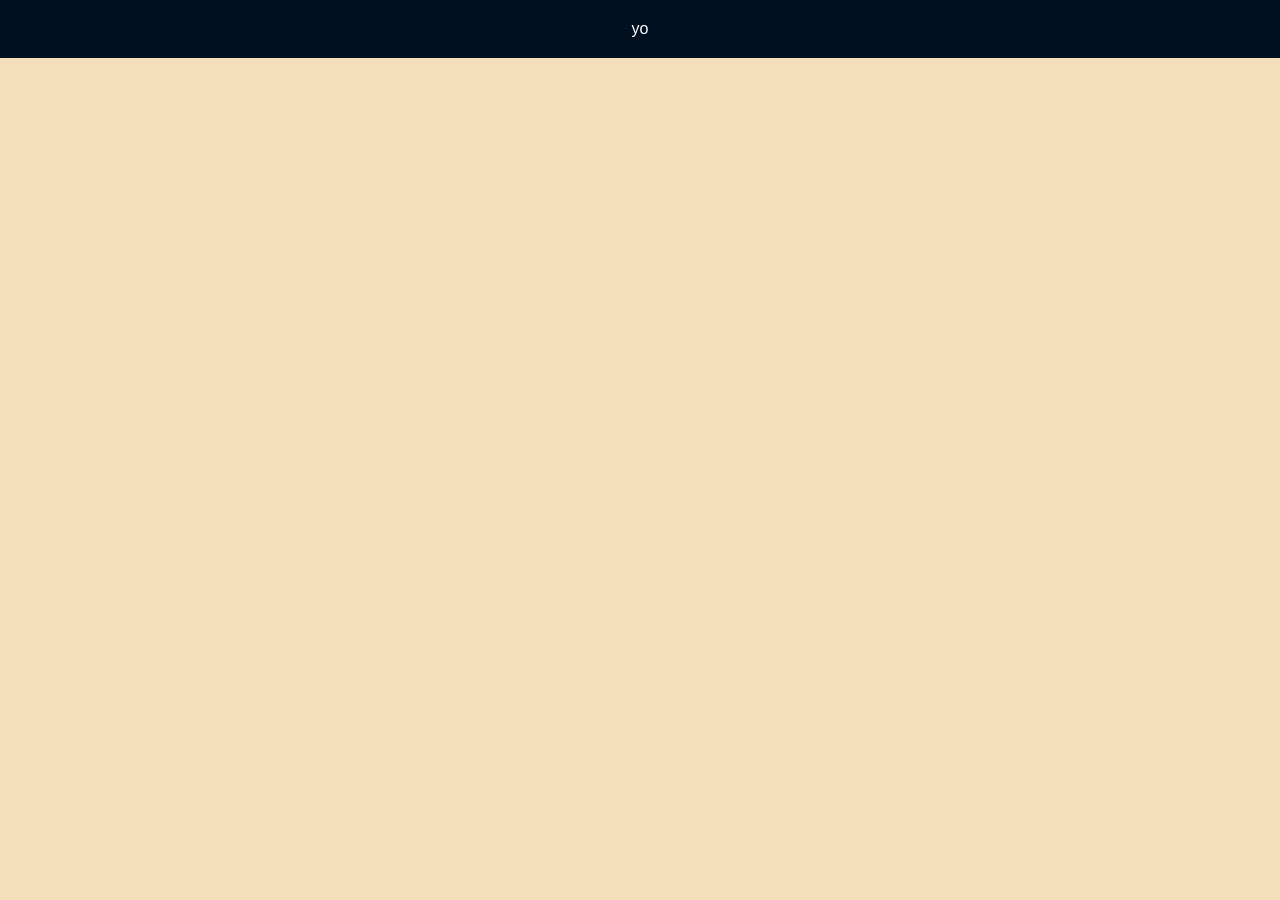
==== about.html @ bc9bb39b "Add files via upload Upload file" ====
<!DOCTYPE html>

<html>
    <head>
        <meta charset="utf-8">
        <meta http-equiv="X-UA-Compatible" content="IE=edge">
        <title></title>
        <meta name="description" content="">
        <meta name="viewport" content="width=device-width, initial-scale=1">
        <link rel="stylesheet" href="style.css">
        <header>yo</header>
    </head>
    <body>
        

        <script src="" async defer></script>
    </body>
</html>
---- style.css ----
:root {
  --ink: #001021;
  --accent: #F2542D;
  --neutral: #F5DFBB;
}

body {
  margin: 0;
  font-family: Arial, sans-serif;
  background: var(--neutral);
  color: var(--ink);
}

header {
  background: var(--ink);
  color: white;
  padding: 20px;
  text-align: center;
}

.logo img {
  width: 60px;
  height: auto;
}

.slogan {
  font-style: italic;
  color: var(--neutral);
}

nav {
  display: flex;
  justify-content: center;
  background: var(--accent);
}

nav a {
  color: white;
  padding: 14px 20px;
  text-decoration: none;
  font-weight: bold;
}

nav a:hover {
  background: var(--ink);
}

main {
  padding: 20px;
}

.image-placeholder {
  background: #ddd;
  height: 200px;
  margin: 15px 0;
border: 2px dashed #999;
}

form {
  display: flex;
  flex-direction: column;
  max-width: 400px;
}

input, textarea {
  margin-bottom: 10px;
  padding: 10px;
  border: 1px solid #ccc;
}

button {
  padding: 10px;
  background: var(--accent);
  color: white;
  border: none;
  cursor: pointer;
}

button:hover {
  background: var(--ink);
}

footer {
  text-align: center;
  padding: 15px;
  background: var(--ink);
  color: white;
  margin-top: 20px;
}

footer a {
  color: var(--accent);
  text-decoration: none;
}
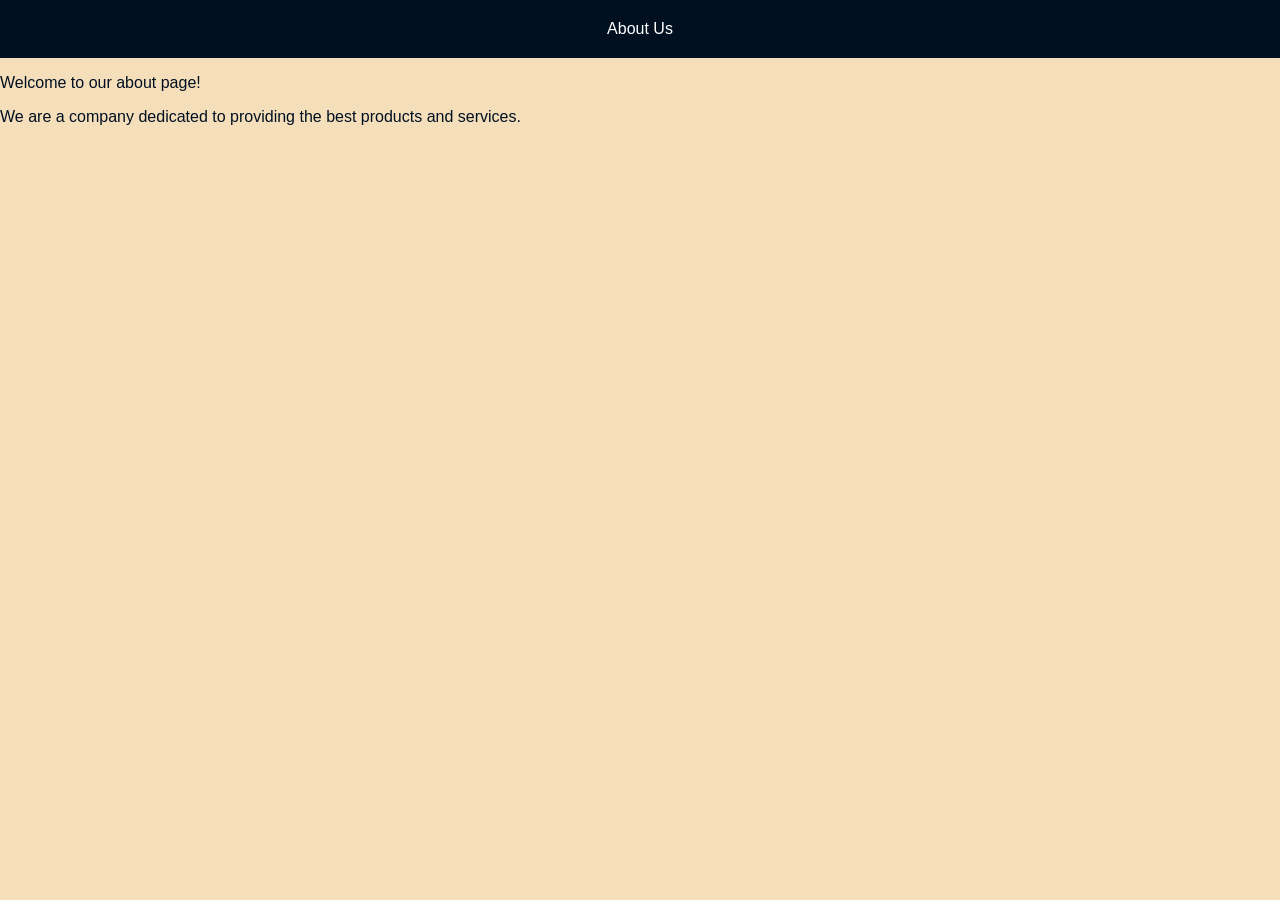
==== commit 571f5401: "image" ====
--- a/about.html
+++ b/about.html
@@ -8,10 +8,11 @@
         <meta name="description" content="">
         <meta name="viewport" content="width=device-width, initial-scale=1">
         <link rel="stylesheet" href="style.css">
-        <header>yo</header>
+        <header>About Us</header>
     </head>
     <body>
-        
+        <p>Welcome to our about page!</p>
+        <p>We are a company dedicated to providing the best products and services.</p>
 
         <script src="" async defer></script>
     </body>
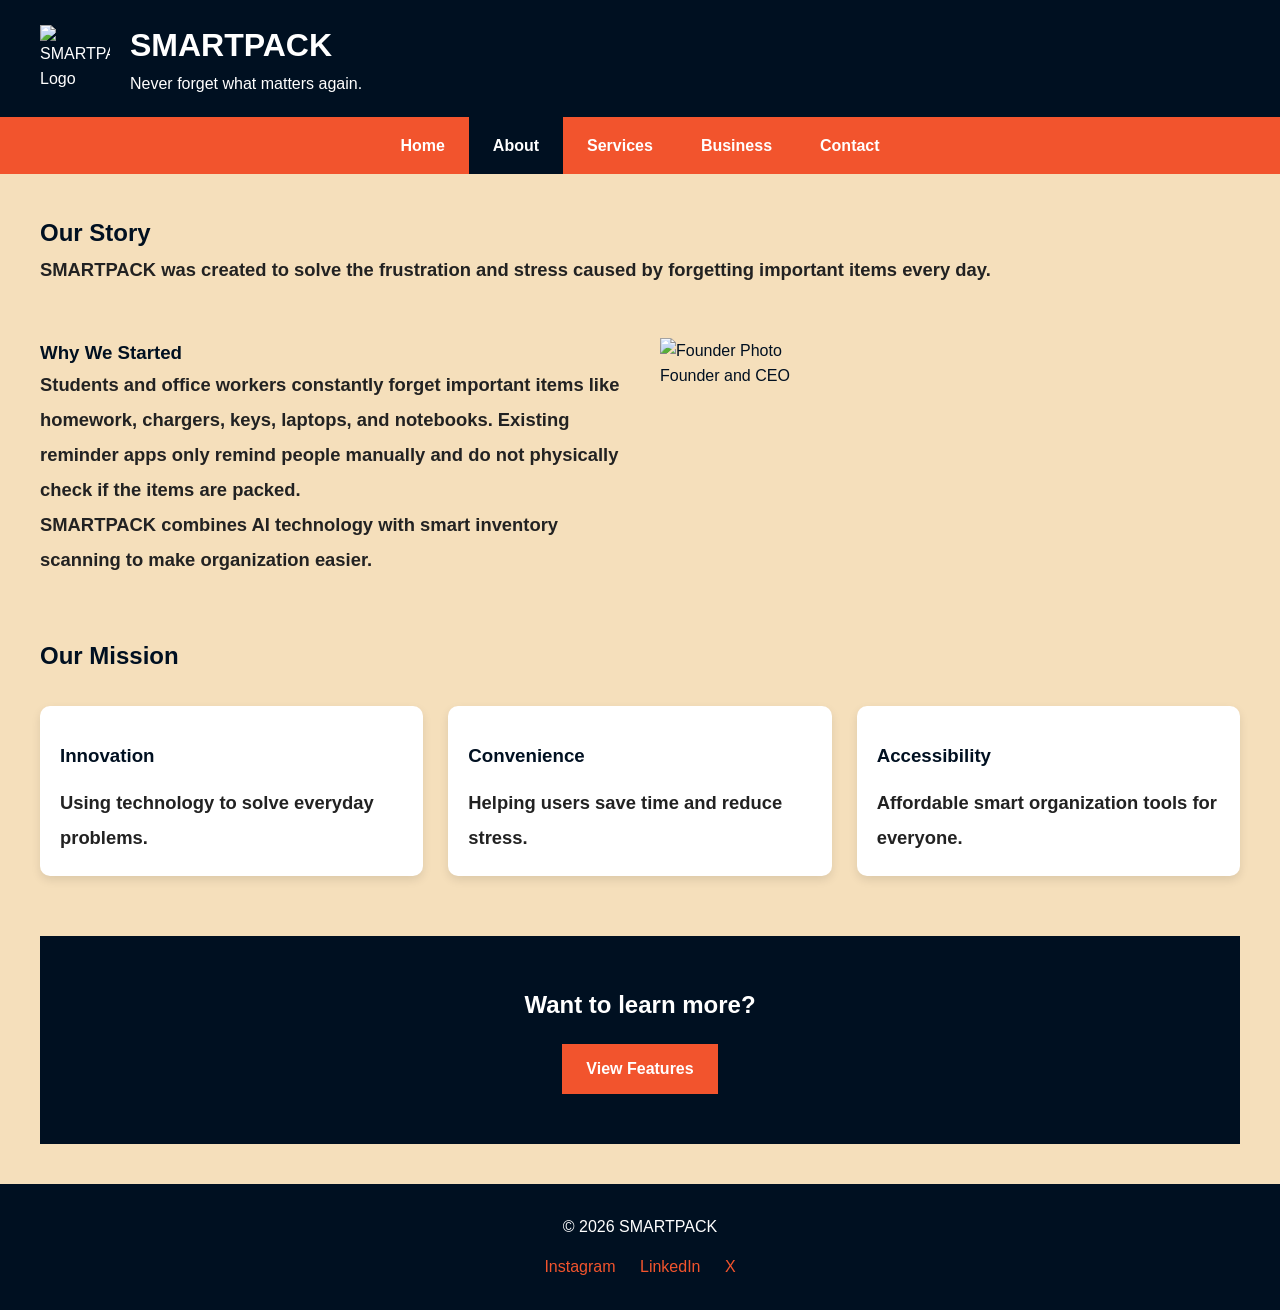
==== commit 44e4b15c: "Add files via upload" ====
--- a/about.html
+++ b/about.html
@@ -1,19 +1,108 @@
-<!DOCTYPE html>
-
-<html>
-    <head>
-        <meta charset="utf-8">
-        <meta http-equiv="X-UA-Compatible" content="IE=edge">
-        <title></title>
-        <meta name="description" content="">
-        <meta name="viewport" content="width=device-width, initial-scale=1">
-        <link rel="stylesheet" href="style.css">
-        <header>About Us</header>
-    </head>
-    <body>
-        <p>Welcome to our about page!</p>
-        <p>We are a company dedicated to providing the best products and services.</p>
-
-        <script src="" async defer></script>
-    </body>
+<!DOCTYPE html> 
+<html>
+    <head>
+        <meta charset="utf-8">
+        <meta http-equiv="X-UA-Compatible" content="IE=edge">
+        <title>SMARTPACK | About</title>
+        <meta name="description" content="">
+        <meta name="viewport" content="width=device-width, initial-scale=1">
+        <link rel="stylesheet" href="style.css">
+    </head>
+    <body>
+
+<header>
+  <div class="logo-section">
+    <img src="/pic/logo.png" alt="SMARTPACK Logo" class="logo">
+
+    <div>
+      <h1>SMARTPACK</h1>
+      <p>Never forget what matters again.</p>
+    </div>
+  </div>
+</header>
+
+<nav>
+  <a href="index.html">Home</a>
+  <a href="about.html" class="active">About</a>
+  <a href="services.html">Services</a>
+  <a href="business.html">Business</a>
+  <a href="contact.html">Contact</a>
+</nav>
+
+<main>
+
+<section class="page-header">
+  <h2>Our Story</h2>
+
+  <p>
+    SMARTPACK was created to solve the frustration and stress caused by forgetting important items every day.
+  </p>
+</section>
+
+<section class="about-grid">
+
+  <div>
+    <h3>Why We Started</h3>
+
+    <p>
+      Students and office workers constantly forget important items like homework,
+      chargers, keys, laptops, and notebooks. Existing reminder apps only remind
+      people manually and do not physically check if the items are packed.
+    </p>
+
+    <p>
+      SMARTPACK combines AI technology with smart inventory scanning to make organization easier.
+    </p>
+  </div>
+
+   <div class="FounderPhoto">
+ <img src="/pic/🌠TerukiHanazawa.jpeg" alt="Founder Photo">
+ <figcaption>Founder and CEO</figcaption>
+</div>
+
+</section>
+
+<section class="values-section">
+
+  <h2>Our Mission</h2>
+
+  <div class="card-container">
+
+    <article class="card">
+      <h3>Innovation</h3>
+      <p>Using technology to solve everyday problems.</p>
+    </article>
+
+    <article class="card">
+      <h3>Convenience</h3>
+      <p>Helping users save time and reduce stress.</p>
+    </article>
+
+    <article class="card">
+      <h3>Accessibility</h3>
+      <p>Affordable smart organization tools for everyone.</p>
+    </article>
+
+  </div>
+
+</section>
+
+<section class="cta-strip">
+  <h2>Want to learn more?</h2>
+  <a href="services.html" class="btn">View Features</a>
+</section>
+
+</main>
+
+<footer>
+  <p>© 2026 SMARTPACK</p>
+
+  <div class="footer-links">
+    <a href="#">Instagram</a>
+    <a href="#">LinkedIn</a>
+    <a href="#">X</a>
+  </div>
+</footer>
+
+</body>
 </html>
--- a/style.css
+++ b/style.css
@@ -1,95 +1,257 @@
-:root {
-  --ink: #001021;
-  --accent: #F2542D;
-  --neutral: #F5DFBB;
-}
-
-body {
-  margin: 0;
-  font-family: Arial, sans-serif;
-  background: var(--neutral);
-  color: var(--ink);
-}
-
-header {
-  background: var(--ink);
-  color: white;
-  padding: 20px;
-  text-align: center;
-}
-
-.logo img {
-  width: 60px;
-  height: auto;
-}
-
-.slogan {
-  font-style: italic;
-  color: var(--neutral);
-}
-
-nav {
-  display: flex;
-  justify-content: center;
-  background: var(--accent);
-}
-
-nav a {
-  color: white;
-  padding: 14px 20px;
-  text-decoration: none;
-  font-weight: bold;
-}
-
-nav a:hover {
-  background: var(--ink);
-}
-
-main {
-  padding: 20px;
-}
-
-.image-placeholder {
-  background: #ddd;
-  height: 200px;
-  margin: 15px 0;
-border: 2px dashed #999;
-}
-
-form {
-  display: flex;
-  flex-direction: column;
-  max-width: 400px;
-}
-
-input, textarea {
-  margin-bottom: 10px;
-  padding: 10px;
-  border: 1px solid #ccc;
-}
-
-button {
-  padding: 10px;
-  background: var(--accent);
-  color: white;
-  border: none;
-  cursor: pointer;
-}
-
-button:hover {
-  background: var(--ink);
-}
-
-footer {
-  text-align: center;
-  padding: 15px;
-  background: var(--ink);
-  color: white;
-  margin-top: 20px;
-}
-
-footer a {
-  color: var(--accent);
-  text-decoration: none;
-}
-
+:root{
+  --ink:#001021;
+  --accent:#F2542D;
+  --neutral:#F5DFBB;
+}
+
+*{
+  margin:0;
+  padding:0;
+  box-sizing:border-box;
+}
+
+body{
+  font-family:Arial, sans-serif;
+  background:var(--neutral);
+  color:var(--ink);
+  line-height:1.6;
+}
+
+header{
+  background:var(--ink);
+  color:white;
+  padding:20px 40px;
+}
+
+.logo-section{
+  display:flex;
+  align-items:center;
+  gap:20px;
+}
+
+.logo{
+  width:70px;
+}
+
+nav{
+  background:var(--accent);
+  display:flex;
+  justify-content:center;
+  flex-wrap:wrap;
+}
+
+nav a{
+  color:white;
+  text-decoration:none;
+  padding:16px 24px;
+  font-weight:bold;
+  transition:0.3s;
+}
+
+nav a:hover,
+.active{
+  background:var(--ink);
+}
+
+main{
+  padding:40px;
+}
+
+.hero{
+  display:grid;
+  grid-template-columns:1fr 1fr;
+  gap:40px;
+  align-items:center;
+  margin-bottom:60px;
+}
+
+.hero h2{
+  font-size:3rem;
+  margin-bottom:20px;
+}
+
+.hero p{
+  margin-bottom:25px;
+}
+
+.btn{
+  display:inline-block;
+  background:var(--accent);
+  color:white;
+  padding:12px 24px;
+  text-decoration:none;
+  font-weight:bold;
+  border:none;
+  cursor:pointer;
+}
+
+.btn:hover{
+  background:var(--ink);
+}
+
+.card-container{
+  display:grid;
+  grid-template-columns:repeat(auto-fit,minmax(250px,1fr));
+  gap:25px;
+  margin-top:30px;
+}
+
+.card{
+  background:white;
+  padding:20px;
+  border-radius:10px;
+  box-shadow:0 4px 10px rgba(0,0,0,0.1);
+}
+
+.card h3{
+  margin:15px 0;
+}
+
+.card img{
+  width:100%;
+  height:180px;
+  object-fit:cover;
+  border-radius:8px;
+}
+
+.bagimg{
+  width:100%;
+  height:350px;
+  object-fit:cover;
+  border-radius:10px;
+}
+
+.map-img{
+  width:100%;
+  height:250px;
+  object-fit:cover;
+  margin-top:20px;
+  border-radius:10px;
+}
+
+.features,
+.testimonial-section,
+.values-section,
+.faq-section{
+  margin-bottom:60px;
+}
+
+.testimonial{
+  background:white;
+  padding:25px;
+  margin-top:20px;
+  border-left:6px solid var(--accent);
+}
+
+.cta-strip{
+  background:var(--ink);
+  color:white;
+  text-align:center;
+  padding:50px 20px;
+}
+
+.cta-strip h2{
+  margin-bottom:20px;
+}
+
+.page-header{
+  margin-bottom:50px;
+}
+
+.about-grid,
+.business-grid,
+.contact-grid{
+  display:grid;
+  grid-template-columns:1fr 1fr;
+  gap:40px;
+  margin-bottom:60px;
+}
+
+form{
+  display:flex;
+  flex-direction:column;
+  gap:15px;
+}
+
+input,
+textarea,
+select{
+  padding:12px;
+  border:1px solid #999;
+}
+
+button{
+  padding:12px;
+  border:none;
+  background:var(--accent);
+  color:white;
+  font-weight:bold;
+  cursor:pointer;
+}
+
+button:hover{
+  background:var(--ink);
+}
+
+.info-box,
+.contact-info{
+  background:white;
+  padding:25px;
+}
+
+
+
+details{
+  background:white;
+  padding:20px;
+  margin-top:15px;
+}
+
+summary{
+  font-weight:bold;
+  cursor:pointer;
+}
+
+footer{
+  background:var(--ink);
+  color:white;
+  text-align:center;
+  padding:30px;
+}
+
+.footer-links{
+  margin-top:15px;
+}
+
+.footer-links a{
+  color:var(--accent);
+  text-decoration:none;
+  margin:0 10px;
+}
+
+@media(max-width:900px){
+
+  .hero,
+  .about-grid,
+  .business-grid,
+  .contact-grid{
+    grid-template-columns:1fr;
+  }
+
+  .hero h2{
+    font-size:2.2rem;
+  }
+
+  main{
+    padding:20px;
+  }
+
+}
+.about-grid p,
+.page-header p,
+.card p{
+  font-size:1.15rem;
+  font-weight:600;
+  color:#222;
+  line-height:1.9;
+}
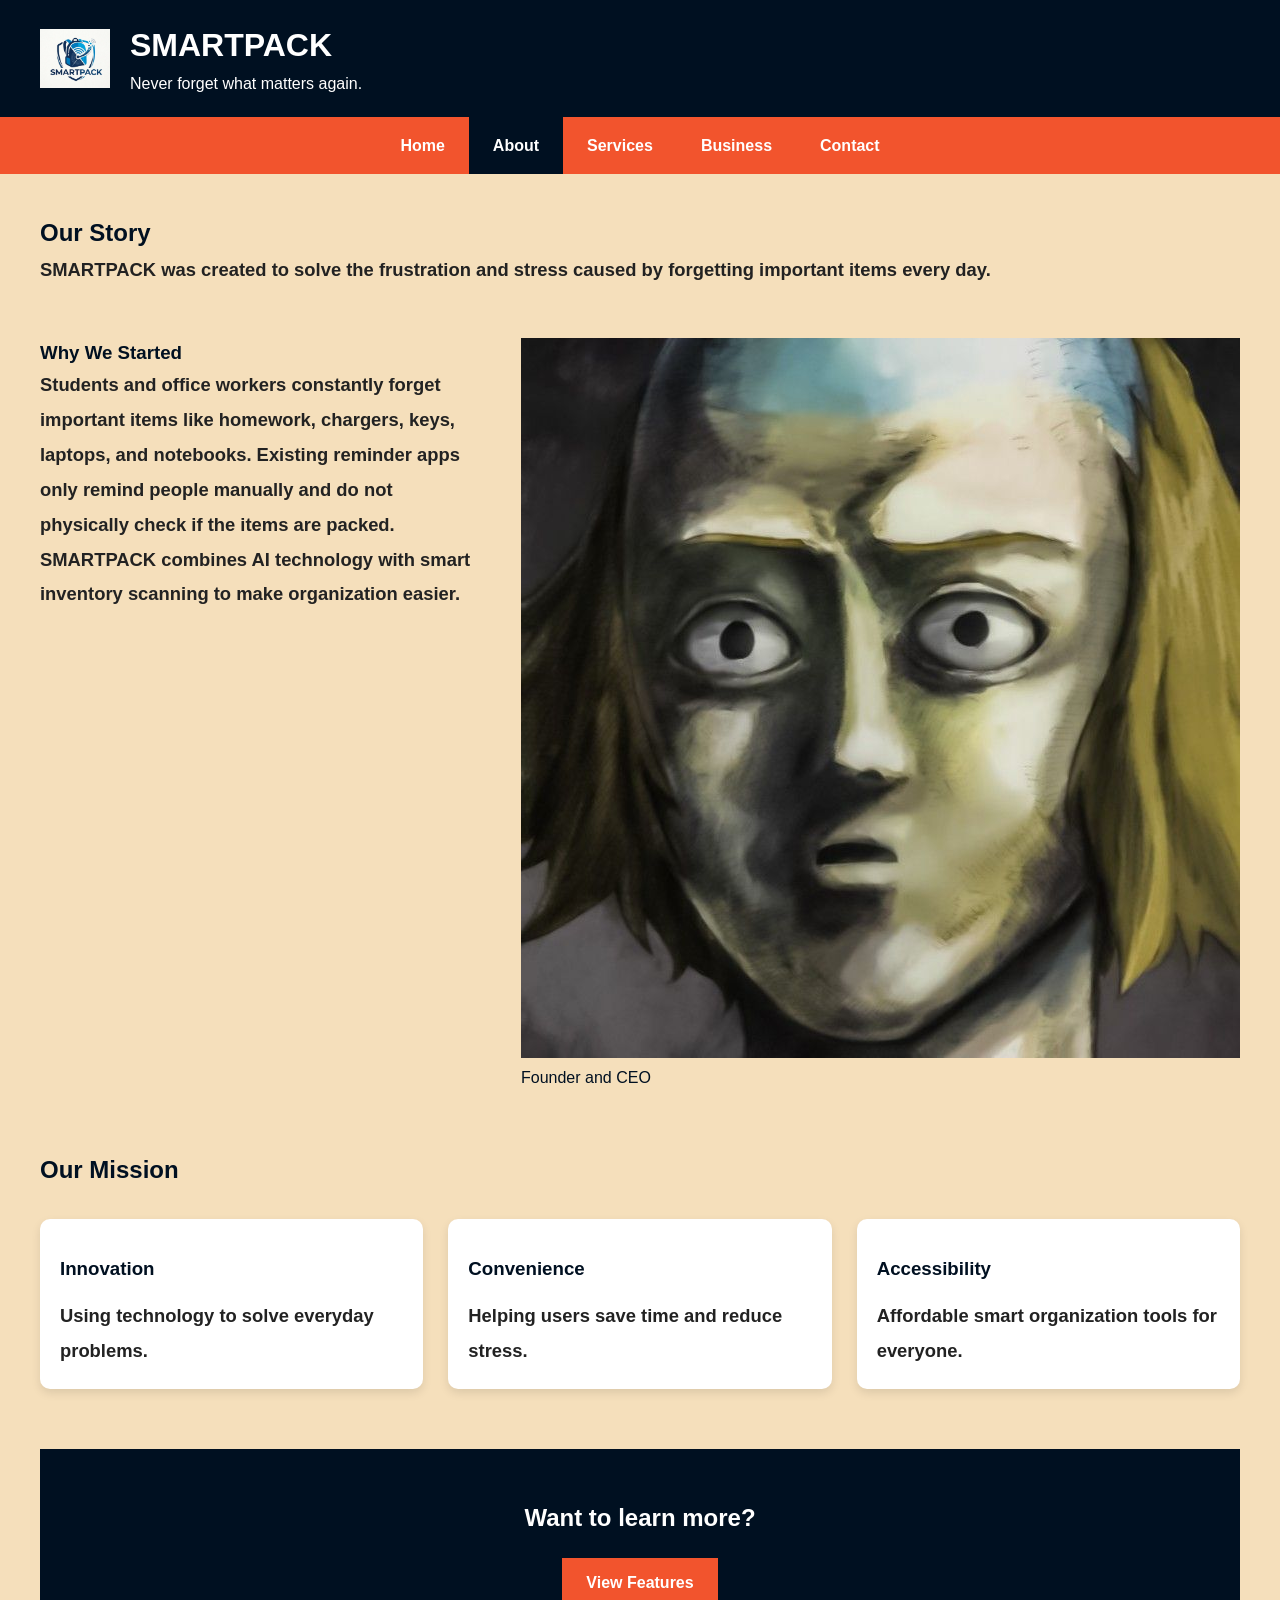
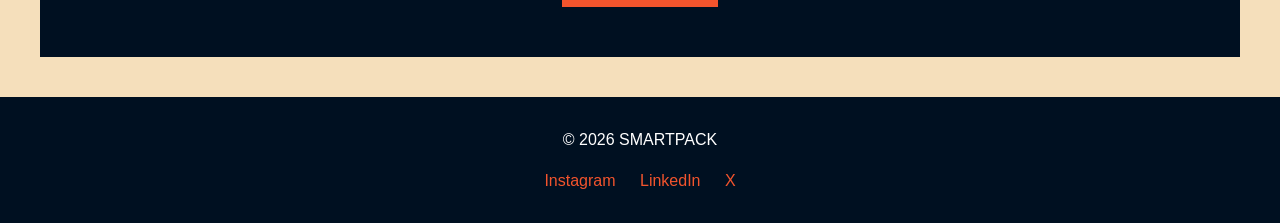
==== commit b39204a6: "reletive" ====
--- a/about.html
+++ b/about.html
@@ -12,7 +12,7 @@
 
 <header>
   <div class="logo-section">
-    <img src="/pic/logo.png" alt="SMARTPACK Logo" class="logo">
+    <img src="pic/logo.png" alt="SMARTPACK Logo" class="logo">
 
     <div>
       <h1>SMARTPACK</h1>
@@ -56,7 +56,7 @@
   </div>
 
    <div class="FounderPhoto">
- <img src="/pic/🌠TerukiHanazawa.jpeg" alt="Founder Photo">
+ <img src="pic/🌠TerukiHanazawa.jpeg" alt="Founder Photo">
  <figcaption>Founder and CEO</figcaption>
 </div>
 
